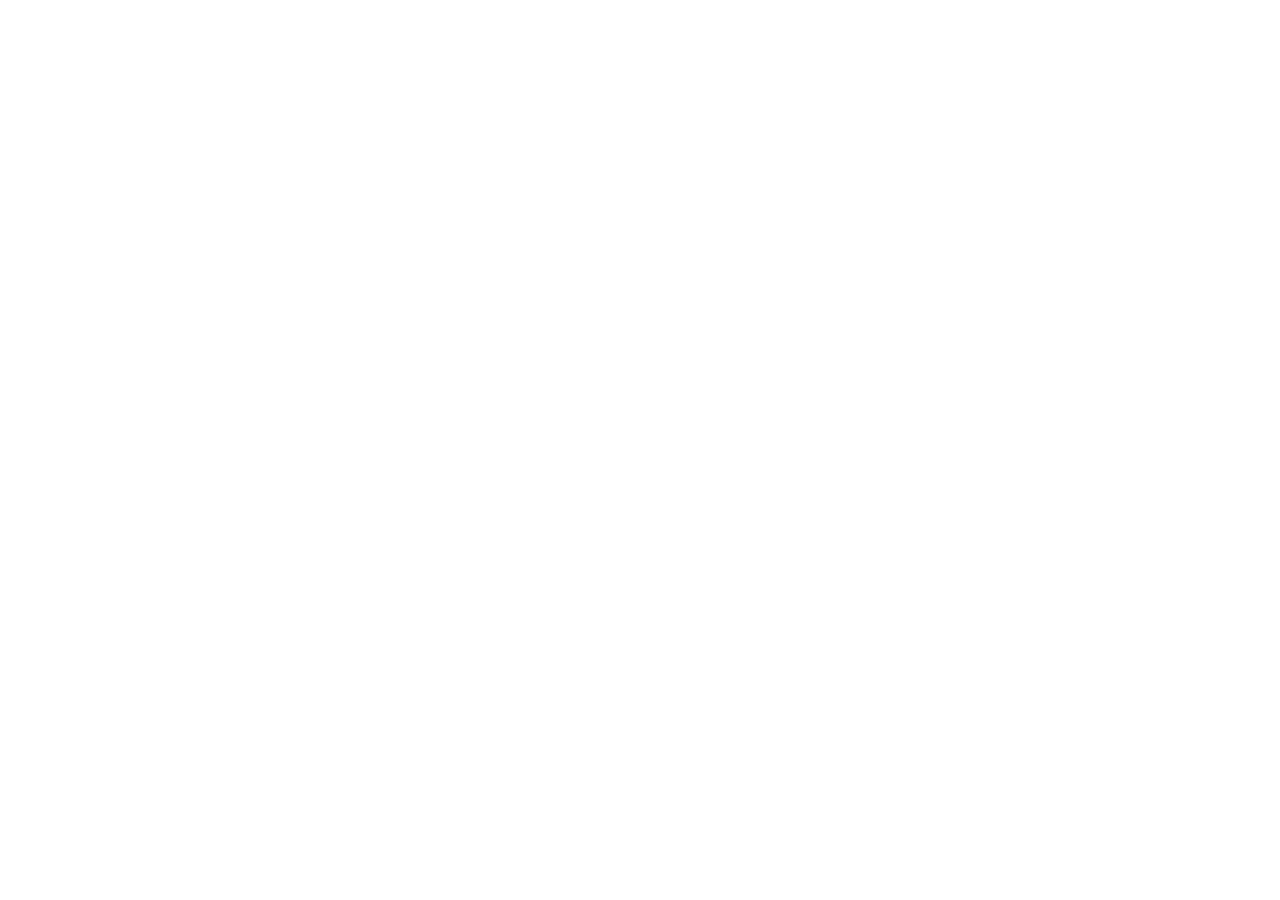
==== site/app/index.html @ 1adbe7ce "Play a sample of the selected voice from Settings A speaker button beside the voice picker asks POST" ====
<!doctype html>
<html lang="en"><head><meta charset="utf-8"><meta name="viewport" content="width=device-width, initial-scale=1"><meta name="robots" content="noindex"><title>Billy — RFP Agent</title><script>// The workspace is private. Served from the public site, this page forwards to the owner's
// private connection; browsers allow that navigation but block in-page requests to localhost.
if(!["localhost","127.0.0.1"].includes(location.hostname))location.replace("http://localhost:8081/app/"+location.search+location.hash);</script><link rel="icon" href="/icon.svg"><link rel="stylesheet" href="/app/workspace.css?v=voice-sample-1"></head>
<body>
<div class="workspace" id="workspace">
  <aside class="navigation" aria-label="Main navigation">
    <a class="brand" href="/" title="RFP Agent overview"><span class="mark">r↗</span><span class="nav-label">RFP Agent</span></a>
    <button id="collapse-nav" class="collapse" aria-label="Collapse navigation" title="Collapse navigation">☰</button>
    <nav>
      <button data-view="chats" class="selected"><span class="nav-icon" aria-hidden="true"><svg viewBox="0 0 24 24"><path d="M20 11a8 8 0 0 1-8 8H5l-4 3 2-7a8 8 0 1 1 17-4Z"/></svg></span><span class="nav-label">Chats</span></button>
      <button data-view="rfps"><span class="nav-icon" aria-hidden="true"><svg viewBox="0 0 24 24"><circle cx="10" cy="10" r="6.5"/><path d="m15 15 6 6"/></svg></span><span class="nav-label">RFPs</span></button>
      <button data-view="sources"><span class="nav-icon" aria-hidden="true"><svg viewBox="0 0 24 24"><circle cx="12" cy="12" r="9"/><path d="M3 12h18M12 3c5 5 5 13 0 18-5-5-5-13 0-18Z"/></svg></span><span class="nav-label">Sources</span></button>
      <button data-view="company"><span class="nav-icon" aria-hidden="true"><svg viewBox="0 0 24 24"><rect x="5" y="3" width="14" height="18" rx="2"/><path d="M9 7h1m4 0h1M9 11h1m4 0h1M10 21v-6h4v6"/></svg></span><span class="nav-label">Company Profile</span></button>
      <button data-view="artifacts"><span class="nav-icon" aria-hidden="true"><svg viewBox="0 0 24 24"><path d="M3 7V5a2 2 0 0 1 2-2h5l3 3h6a2 2 0 0 1 2 2v11a2 2 0 0 1-2 2H5a2 2 0 0 1-2-2Z"/><path d="M3 9h18"/></svg></span><span class="nav-label">Artifacts</span></button>
      <button data-view="settings"><span class="nav-icon" aria-hidden="true"><svg viewBox="0 0 24 24"><path d="M4 6h16M4 12h16M4 18h16"/><circle cx="8" cy="6" r="2" fill="var(--paper)"/><circle cx="16" cy="12" r="2" fill="var(--paper)"/><circle cx="10" cy="18" r="2" fill="var(--paper)"/></svg></span><span class="nav-label">Settings</span></button>
    </nav>
    <div class="nav-bottom workspace-picker">
      <button id="profile-shortcut" class="profile-completion" title="Complete your company profile" aria-label="Complete your company profile"><svg viewBox="0 0 40 40" aria-hidden="true"><circle class="profile-ring-track" cx="20" cy="20" r="17"/><circle id="profile-ring-value" cx="20" cy="20" r="17" pathLength="100" stroke-dasharray="0 100"/></svg><span id="workspace-initials" class="profile-ring-initials" aria-hidden="true">W</span><span id="profile-ring-percent" aria-hidden="true"></span><span class="profile-ring-tooltip" aria-hidden="true">Complete your company profile</span></button>
      <button id="workspace-switcher" aria-expanded="false" aria-controls="workspace-menu" title="Switch workspace"><span class="nav-label"><strong id="workspace-name">Your company</strong><small id="workspace-switcher-label">Switch workspace</small></span><span class="nav-label workspace-chevron" aria-hidden="true">⌃</span></button>
      <div id="workspace-menu" hidden><p>Your workspaces</p><div id="workspace-choices"></div><button id="add-workspace">＋ Add company</button></div>
    </div>
  </aside>
  <main class="main-workspace">
    <header class="topbar"><div class="topbar-title"><h1 id="view-title">Chats</h1><span class="count-pill" id="profile-progress" hidden>Loading details…</span><span class="count-pill" id="indexed-count" hidden>Source directory</span></div></header>
    <div id="connection-notice" class="connection-notice" hidden>Connecting to Billy’s workspace…</div>
    <section id="view-chats" class="view">
      <div id="discuss-session" hidden><div class="discuss-context-row"><strong id="discuss-context">Discuss with Billy</strong><button id="discuss-end">End</button></div><div id="discuss-scroll"><div id="discuss-messages" aria-live="polite" role="log"></div></div><form id="discuss-form"><label class="sr-only" for="discuss-input">Message Billy</label><textarea id="discuss-input" rows="2" maxlength="6000" required placeholder="Tell Billy what he should know…"></textarea><div class="discuss-send-row"><button type="button" id="discuss-mic" aria-pressed="false" disabled>Talk to Billy ♩</button><button id="discuss-send" class="primary">Send ↗</button></div></form><p id="discuss-status" role="status"></p><label class="discuss-read-aloud"><input type="checkbox" id="discuss-read-aloud"> Read Billy’s replies aloud</label><small id="discuss-voice-note"></small></div>

      <div class="chat-scroll" id="chat-scroll">
        <div class="welcome" id="welcome"><span class="eyebrow">A LITTLE HELP. A LOT MORE POSSIBILITY.</span><h1>Your next opportunity<br>starts with a conversation.</h1><p>Meet Billy. Give him a place to look, bring your past work,<br>and build your next response together.</p>
          <div class="starter-grid"><button id="start-california"><span>⌕</span><strong>Explore California</strong><small id="start-california-count">Browse California source records</small></button><button id="start-website"><span>↗</span><strong>Review my website</strong><small>Extract company information</small></button><button id="start-import"><span>＋</span><strong>Bring your experience</strong><small>Import a previous response</small></button></div>
        </div>
        <div id="conversation" class="conversation" aria-live="polite"></div>
      </div>
      <form id="chat-form" class="composer"><div id="voice-call" class="voice-call" hidden><div id="voice-call-transcript" class="voice-call-transcript" aria-live="polite"></div><div class="voice-call-row"><span id="voice-call-status" role="status"></span><button type="button" id="voice-hangup">Hang up</button></div></div><div id="chat-attachments" class="chat-attachments" aria-live="polite" hidden></div><input id="chat-files" type="file" multiple hidden><button id="chat-attach" type="button" aria-label="Attach files or images" title="Attach company files · up to 5 files, 25 MB each"><svg width="20" height="20" viewBox="0 0 24 24" fill="none" stroke="currentColor" stroke-width="1.7" aria-hidden="true"><path d="m21 11-8.5 8.5a6 6 0 0 1-8.5-8.5l9-9a4 4 0 0 1 5.7 5.7l-9 9a2 2 0 0 1-2.8-2.8l8.5-8.5"/></svg></button><button id="call-billy" type="button" aria-label="Talk to Billy" aria-pressed="false" title="Talk to Billy" disabled><svg width="20" height="20" viewBox="0 0 24 24" fill="none" stroke="currentColor" stroke-width="1.7" stroke-linecap="round" stroke-linejoin="round" aria-hidden="true"><path d="M5 4h3.5l1.7 4.2-2.2 1.6a12 12 0 0 0 6.2 6.2l1.6-2.2L20 15.5V19a1.5 1.5 0 0 1-1.6 1.5C10.6 20 4 13.4 3.5 5.6A1.5 1.5 0 0 1 5 4Z"/></svg></button><label class="sr-only" for="chat-input">Message Billy</label><textarea id="chat-input" rows="1" placeholder="Find RFPs that fit my business and help me apply…"></textarea><button type="submit" aria-label="Send message">↑</button><small id="chat-status">Billy prepares drafts. You approve before submission.</small></form>
    </section>
    <section id="view-rfps" class="view padded" hidden>
      <div id="rfp-list-page">
      <section id="autopilot-run" class="autopilot-card" aria-label="Autopilot"></section>
      <div class="view-tabs"><button id="pipeline-tab">My RFPs</button><button class="selected" id="all-rfps-tab">All opportunities</button></div>
      <div id="opportunity-feed"></div><div id="pipeline-view" hidden><div class="filters"><label class="search-box"><span>⌕</span><input id="rfp-search" placeholder="Search RFPs or agencies" aria-label="Search RFPs"></label><select id="rfp-status-filter" aria-label="Filter RFP status"><option value="">All statuses</option></select><button id="add-rfp" class="primary">＋ Add RFP</button></div><p class="muted" id="rfp-count"></p><div class="table-wrap"><table id="rfp-table"><thead><tr><th aria-sort="none"><button data-sort="title">RFP ↕</button></th><th aria-sort="none"><button data-sort="agency">Agency ↕</button></th><th aria-sort="none"><button data-sort="status">Status ↕</button></th><th aria-sort="none"><button data-sort="deadline">Due ↕</button></th><th aria-sort="none"><button data-sort="documents">Files ↕</button></th><th aria-sort="descending"><button data-sort="updated">Updated ↓</button></th></tr></thead><tbody id="rfp-rows"></tbody></table></div></div>

</div>
      <div id="rfp-detail-page" hidden>
        <button id="back-rfps" class="back-link">← All RFPs</button>
        <header class="rfp-page-heading"><div><span id="rfp-page-agency" class="eyebrow"></span><h1 id="rfp-page-title">RFP details</h1><p id="rfp-page-meta" class="muted"></p></div><div id="rfp-overall-progress"><strong id="rfp-progress-label">0% complete</strong><progress id="rfp-progress-bar" max="100" value="0">0%</progress><small id="rfp-progress-detail">Response checklist completion</small></div></header>
        <div id="rfp-autopilot-controls" class="autopilot-actions" hidden></div>
        <details id="rfp-metadata"><summary>RFP details &amp; status</summary><form id="rfp-form" class="rfp-fields"><label>RFP title<input id="rfp-title" required maxlength="300"></label><label>Agency<input id="rfp-agency" maxlength="200"></label><label>Source URL<input id="rfp-url" type="url" placeholder="https://…" maxlength="2000"></label><div class="field-pair"><label>Status<select id="rfp-status"></select></label><label>Due date<input id="rfp-deadline" type="date"></label></div><label>Notes<textarea id="rfp-notes" rows="3" maxlength="10000"></textarea></label><button class="primary" id="save-rfp">Save RFP</button><p id="rfp-save-status" role="status"></p></form>
</details>
        <nav id="rfp-work-tabs" class="rfp-work-tabs" role="tablist" aria-label="RFP workspace sections"></nav>
        <section id="rfp-work-panel" role="tabpanel" aria-label="RFP section">
          <div id="rfp-needs" class="rfp-needs"><div><span class="eyebrow">FROM BILLY</span><h2 id="rfp-needs-title">Let’s gather the originals.</h2><p id="rfp-needs-copy"></p></div><div class="rfp-discuss-actions"><button id="rfp-discuss-text">Discuss with Billy ↗</button><button id="rfp-show-notes">Section notes</button></div></div>
          <section id="rfp-discussion" class="rfp-discussion" hidden><h3>Discuss this section</h3><p class="muted">Notes and your discussion messages stay with this RFP section.</p><div id="rfp-discussion-notes"></div><form id="rfp-discussion-form"><label class="sr-only" for="rfp-discussion-input">Discussion note</label><textarea id="rfp-discussion-input" rows="3" maxlength="6000" required placeholder="Tell Billy what to consider…"></textarea><button class="primary" id="rfp-note-send">Save note</button></form></section>
          <div id="rfp-files-panel"><section id="rfp-originals" hidden><h3>Original documents</h3><p class="muted">Original documents and saved source pages stay in your private workspace. Review the text or open the original.</p><div id="rfp-documents"></div><form id="rfp-download-form" class="rfp-fields"><label>PDF source URL<input id="rfp-pdf-url" type="url" required placeholder="https://agency.gov/original.pdf"></label><button id="download-rfp-pdf">Download &amp; save original</button><small>Up to 25 MB. Extracts the first 100 pages; keeps the entire PDF.</small></form><form id="rfp-upload-form" class="rfp-fields"><label>Or upload an original PDF<input id="rfp-upload" type="file" accept="application/pdf" required></label><div class="field-pair"><label>First page<input id="rfp-first-page" type="number" min="1" value="1"></label><label>Last page<input id="rfp-last-page" type="number" min="1" placeholder="Last page"></label></div><button id="upload-rfp-pdf">Save uploaded original</button><small>Select up to 100 pages for extraction. The whole original is retained.</small></form></section></div>
          <div id="rfp-response-panel" hidden></div><div id="rfp-canvas-panel" hidden></div>
        </section>
      </div>
    </section>
    <section id="view-sources" class="view padded" hidden>
      <div id="directory-view"><p class="muted">Choose the agencies Billy should follow. Billy checks watched public listings hourly and reviews their opportunities against your company profile. Portal access issues are shown in RFPs.</p><div class="watch-summary"><strong id="watch-count">Watchlist</strong><label><input type="checkbox" id="watched-only"> Watched only</label></div><div class="filters"><label class="search-box"><span>⌕</span><input id="source-search" placeholder="Search agency or city" aria-label="Search sources"></label><details id="state-filter" class="state-filter"><summary id="state-filter-summary" aria-label="Filter by states: All states"><span id="state-filter-label">All states</span><span aria-hidden="true">⌄</span></summary><div class="state-filter-menu"><div class="state-filter-heading"><strong>Choose states</strong><button id="state-filter-clear" type="button">All states</button></div><div id="state-filter-options" class="state-filter-options" role="group" aria-label="States"></div><div class="state-filter-footer"><button id="state-filter-done" type="button">Done</button></div></div></details><button class="chip" id="filter-california">California</button></div><div class="table-wrap"><table><thead><tr><th>Agency</th><th>State</th><th>Last read</th><th><span class="sr-only">Actions</span></th><th>Watch</th></tr></thead><tbody id="source-rows"></tbody></table></div><div class="pagination"><span id="source-count"></span><div><button id="prev-page" aria-label="Previous sources">←</button><button id="next-page" aria-label="Next sources">→</button></div></div></div>
    </section>
    <section id="view-company" class="view company-view" hidden>
      <div class="company-layout"><nav id="company-sections" role="tablist" aria-label="Company profile sections" aria-orientation="vertical"></nav><div class="company-content"><section id="company-section-body" role="tabpanel" aria-label="Company details"></section><section id="company-documents" role="tabpanel" aria-label="Company documents" hidden><div class="profile-section-heading"><span class="eyebrow">KEEP THE ORIGINALS</span><h2>Documents</h2><p>Previous responses, certificates, policies, and images. Attach files in chat and Billy can use them to build your company profile.</p><button id="company-attach-files" class="primary">Attach files in chat ↗</button></div><details class="pdf-import-options"><summary>Import selected pages from a PDF</summary><form id="import-form" class="import-card"><div class="upload-symbol">↥</div><h2>Give Billy the source material.</h2><p>Save a previous response, insurance policy, or other supporting PDF.</p><label class="file-label">Choose a PDF<input type="file" id="proposal-file" accept="application/pdf" required></label><span id="file-name" class="muted">Up to 25 MB · up to 100 pages</span><div class="page-range"><label>First PDF page<input id="first-page" type="number" min="1" value="1"></label><label>Last PDF page<input id="last-page" type="number" min="1" placeholder="Last page"></label></div><button class="primary" id="import-submit">Save document ↗</button><small>Original PDF page numbers are preserved. Historical claims need confirmation.</small></form></details>
      <div id="documents"></div>
</section></div></div>
    </section>
    <section id="view-artifacts" class="view padded" hidden><div id="artifact-list"></div></section>
    <section id="view-settings" class="view padded" hidden><div class="settings-card"><h2>Working with Billy</h2><div class="setting"><div><strong>Prepare drafts in forms</strong><p>Allowed when the form workflow is connected.</p></div><span class="badge">Allowed</span></div><div class="setting"><div><strong>Submit or send</strong><p>Network writes pause for your explicit approval.</p></div><span class="badge amber">Ask first</span></div><div class="setting"><div><strong>Browser control</strong><p>Take over a session, then hand it back to Billy.</p></div><span class="badge">Shared</span></div></div><div class="settings-card"><h2>Billy’s expressions</h2><p class="muted">Billy’s animation follows his activity. Pause it beside his avatar whenever you prefer.</p><button id="preview-billy" class="primary">Preview animations</button></div><div class="settings-card"><h2>Billy’s voice</h2><p class="muted">Choose the voice Billy uses on calls. It applies to the next call in this workspace.</p><div class="setting"><div><strong>Voice</strong><p id="voice-setting-note">Loading voices…</p></div><label class="sr-only" for="voice-select">Billy’s voice</label><div class="voice-picker"><select id="voice-select" disabled><option value="">Server default</option></select><button type="button" id="voice-sample" aria-label="Play a sample of this voice" title="Play a sample" disabled><svg width="18" height="18" viewBox="0 0 24 24" fill="none" stroke="currentColor" stroke-width="1.8" stroke-linecap="round" stroke-linejoin="round" aria-hidden="true"><path d="M4 9v6h4l5 4V5L8 9H4Z"/><path d="M16 9a4 4 0 0 1 0 6"/><path d="M18.5 6.5a7.5 7.5 0 0 1 0 11"/></svg></button></div></div></div><div class="settings-card"><h2>Connections</h2><div class="setting"><div><strong>Workspace</strong><p id="environment-setting">Connecting…</p></div><span id="backend-status" class="badge">Checking</span></div><div class="setting"><div><strong>Model provider</strong><p>Open-ended reasoning and proposal drafting need a model connection. Source lookup, browser inspection and PDF extraction work independently.</p></div><span class="badge amber">Not connected</span></div></div></section>
  </main>
  <aside class="billy-panel" aria-label="Billy’s activity and browser">
    <div class="billy-profile" data-state="idle"><div class="billy-avatar"><img id="billy-idle-desk" class="idle-desk" src="/assets/billy/empty-desk.png" alt="Billy’s empty desk and chair" fetchpriority="high"><img id="billy-snooze" class="sleeping-billy" src="/assets/billy/idle.jpg" alt="Billy snoozing with his eyes closed" hidden><span class="billy-message-bubble" aria-hidden="true"><i></i><i></i><i></i></span><span class="sleep-marks" aria-hidden="true"><i>z</i><i>z</i><i>Z</i></span><video id="billy-video" hidden preload="none" muted loop playsinline aria-label="Billy: idle"></video></div><button id="billy-motion" hidden class="motion-button" aria-label="Play Billy animation">▷</button><h2>Billy</h2><span id="billy-state-label" class="billy-state-label">Idle</span><p><span id="status-dot" class="status-dot"></span><span id="billy-status" role="status">Connecting…</span></p></div>
    <div class="billy-tabs" role="tablist" aria-label="Billy panel"><button role="tab" hidden aria-selected="false" data-panel="discuss" aria-controls="panel-discuss">Discussing</button><button role="tab" aria-selected="true" data-panel="work" aria-controls="panel-work">Activity</button><button role="tab" aria-selected="false" data-panel="decisions">Decisions <span id="decision-count"></span></button></div>
    <div id="panel-discuss" class="panel-content" role="tabpanel" aria-label="Discussing" hidden>
      <div class="agenda-heading"><h3>To talk through</h3></div><div id="discussion-agenda"><p class="muted">Loading open questions…</p></div>
      <div id="discuss-empty" hidden></div>
      <div id="discuss-insights" hidden><p class="discuss-topic" id="discuss-sidebar-context"></p><button id="discuss-return" class="discuss-example">Return to conversation ↗</button></div>
    </div>
    <div id="panel-work" class="panel-content"><section id="document-review" hidden></section><div id="activity-browser"><div class="panel-heading"><h3>Billy’s browser</h3><span id="vm-label">Workspace</span></div><button id="expand-browser" class="browser-preview" aria-label="Expand Billy’s browser"><div class="mini-toolbar"><i></i><i></i><i></i><span id="mini-url">A fresh page, ready for work</span><b>⤢</b></div><div class="browser-screen"><img id="browser-thumbnail" alt="Current page in Billy’s browser" hidden><div id="browser-empty"><span>⌕</span><strong>Where should we look?</strong><small>Pick a source and follow along.</small></div></div></button><div class="browser-caption"><span id="browser-caption">A real, shared browser session</span><button id="take-control-small" disabled>Take control ↗</button></div></div><div class="panel-heading activity-heading"><h3>To-do list</h3><span id="company-task-count"></span></div><div id="company-tasks"></div><div class="panel-heading activity-heading"><h3>Activity</h3><span>Saved as it happens</span></div><ol id="activity-log" class="activity-log"></ol></div>
    <div id="panel-decisions" class="panel-content" hidden><h3>Needs your review</h3><div id="pending-decisions"></div><h3 class="history-heading">Approval history</h3><div id="approval-history"></div></div>
    <div class="billy-footer"><span>✓</span> Billy prepares. You make the call.</div>
  </aside>
</div>
<dialog id="browser-dialog" class="browser-dialog"><header><div><strong>Billy’s browser</strong><span id="browser-owner">Billy is in control</span></div><button id="close-browser" aria-label="Close expanded browser">✕</button></header><div class="browser-controls"><button id="browser-back" aria-label="Browser back">←</button><button id="browser-reload" aria-label="Reload browser">↻</button><span id="browser-address">No page open</span><button id="take-control">Take control</button></div><div class="remote-screen" id="remote-screen" tabindex="0" aria-label="Remote browser. Take control to click and type."><img id="browser-full" alt="Interactive view of Billy’s browser"><p id="full-empty">Choose a source to open Billy’s browser.</p></div><div class="interaction-bar"><input id="browser-text" placeholder="Take control, click a field, then type here" aria-label="Text to type into focused browser field"><button id="send-browser-text">Type text</button><button id="browser-enter">Enter ↵</button><button id="browser-scroll-up" aria-label="Scroll browser up">↑</button><button id="browser-scroll-down" aria-label="Scroll browser down">↓</button></div><p class="browser-note" id="browser-note">You can watch Billy here. Take control to interact with this session.</p><div id="dialog-approval"></div></dialog>
<dialog id="document-dialog" class="document-dialog"><header><h2 id="document-title">Imported response</h2><button id="close-document" aria-label="Close document">✕</button></header><div id="document-pages"></div></dialog>

<dialog id="billy-preview-dialog" class="document-dialog billy-preview-dialog"><header><h2>Billy’s expressions</h2><button id="close-billy-preview" aria-label="Close animation preview">✕</button></header><div class="billy-preview-content"><p class="muted">Animation preview. Billy’s live activity stays unchanged.</p><div class="motion-choices" aria-label="Choose an animation"><button data-motion-preview="snoozing" aria-pressed="true">Snoozing</button><button data-motion-preview="idle" aria-pressed="false">Idle</button><button data-motion-preview="researching" aria-pressed="false">Researching</button><button data-motion-preview="reading" aria-pressed="false">Reading</button><button data-motion-preview="voice" aria-pressed="false">On the phone</button><button data-motion-preview="discussing" aria-pressed="false">Discussing</button><button data-motion-preview="waiting" aria-pressed="false">Needs you</button></div><div id="billy-preview-stage"><img id="billy-preview-idle-desk" class="idle-desk" src="/assets/billy/empty-desk.png" alt="Billy’s empty desk and chair" hidden><img id="billy-preview-snooze" class="sleeping-billy" src="/assets/billy/idle.jpg" alt="Billy snoozing with his eyes closed" hidden><span class="billy-message-bubble" aria-hidden="true"><i></i><i></i><i></i></span><span class="sleep-marks" aria-hidden="true"><i>z</i><i>z</i><i>Z</i></span><video id="billy-preview-video" muted loop playsinline controls aria-label="Billy animation preview"></video></div><button id="snooze-preview-motion" class="snooze-preview-motion" aria-pressed="true" hidden>Pause breathing</button><p id="billy-preview-description"></p></div></dialog>
<dialog id="profile-dialog" class="document-dialog profile-dialog"><header><div><span class="eyebrow">EVIDENCE &amp; FOLLOW-UPS</span><h2 id="profile-dialog-title">Company detail</h2></div><button id="close-profile-dialog" aria-label="Close evidence and follow-ups">✕</button></header><div class="profile-dialog-body"><div id="profile-discussion" aria-live="polite"></div><div id="profile-followups"></div><details class="profile-evidence"><summary>Link a supporting document</summary><p class="muted">Review the original and record what its page supports. Linking a document does not independently verify coverage or compliance.</p><form id="profile-evidence-form" class="rfp-fields"><label>Saved document<select id="profile-evidence-document" required></select></label><label>Page or text excerpt<input id="profile-evidence-page" type="number" min="1" value="1" required></label><label>Detail supported by this source<textarea id="profile-evidence-value" rows="3" maxlength="6000" required></textarea></label><button id="profile-evidence-save" class="primary">Save detail &amp; source</button></form><button id="profile-add-document">＋ Add a document first</button></details></div></dialog>
<dialog id="new-workspace-dialog" class="new-workspace-dialog"><form id="new-workspace-form"><h2>Add a company</h2><p>Give Billy a new workspace. Its profile, chats, watched sources and responses stay separate.</p><label for="new-workspace-name">Company name</label><input id="new-workspace-name" maxlength="100" required autocomplete="organization" placeholder="e.g. Acme Environmental"><div><button type="button" id="cancel-workspace">Cancel</button><button id="create-workspace" class="primary">Create workspace ↗</button></div></form></dialog>
<dialog id="response-review-dialog" class="document-dialog response-review-dialog"><header><h2>Review and submit</h2><button id="response-review-close" aria-label="Close response review">✕</button></header><div id="response-review-content"></div></dialog>
<div id="voice-overlay" class="voice-overlay" hidden data-state="listening"><div class="voice-card" role="dialog" aria-label="Voice call with Billy"><div class="voice-card-head"><img src="/assets/billy/voice-conversation.jpg" alt=""><div><strong>Billy</strong><span id="voice-overlay-status">Listening.</span></div></div><canvas id="voice-wave" width="480" height="96" aria-hidden="true"></canvas><div class="voice-card-foot"><small>Speak naturally. Interrupt any time. The chat keeps updating behind this call.</small><button type="button" id="voice-overlay-hangup">Hang up</button></div></div></div>
<div id="toast" role="status" hidden></div>
<script type="module" src="/app/workspace.js?v=voice-sample-1"></script>
</body></html>
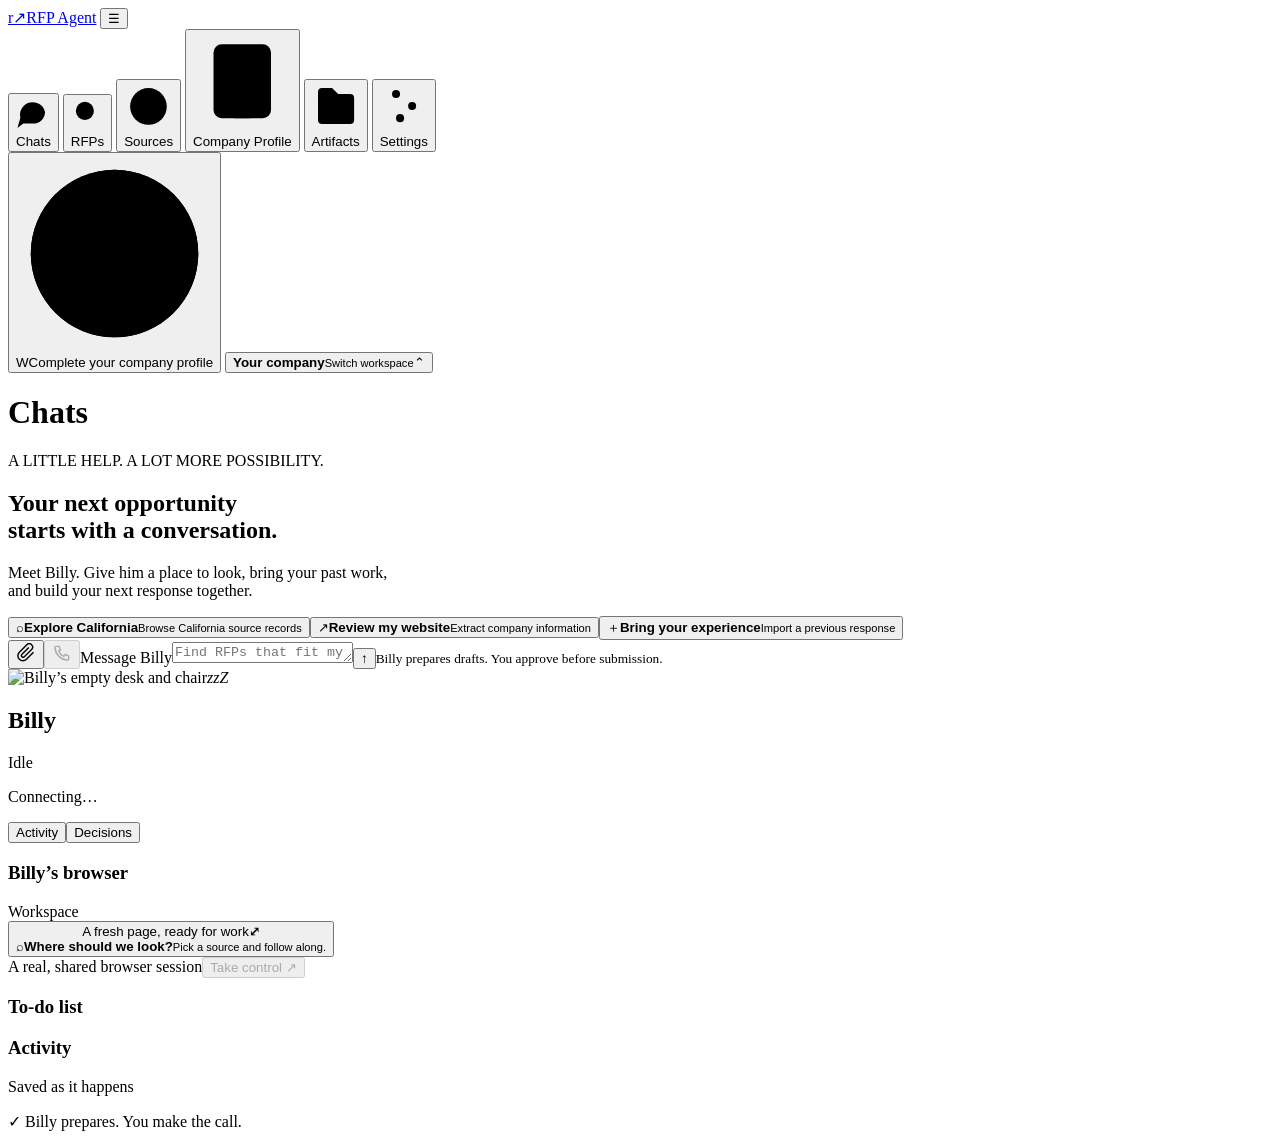
==== commit bf365fdc: "Forward to the tunnel only from the public static site Reached peer-to-peer over NetBird at the back" ====
--- a/site/app/index.html
+++ b/site/app/index.html
@@ -1,7 +1,8 @@
 <!doctype html>
-<html lang="en"><head><meta charset="utf-8"><meta name="viewport" content="width=device-width, initial-scale=1"><meta name="robots" content="noindex"><title>Billy — RFP Agent</title><script>// The workspace is private. Served from the public site, this page forwards to the owner's
-// private connection; browsers allow that navigation but block in-page requests to localhost.
-if(!["localhost","127.0.0.1"].includes(location.hostname))location.replace("http://localhost:8081/app/"+location.search+location.hash);</script><link rel="icon" href="/icon.svg"><link rel="stylesheet" href="/app/workspace.css?v=voice-sample-1"></head>
+<html lang="en"><head><meta charset="utf-8"><meta name="viewport" content="width=device-width, initial-scale=1"><meta name="robots" content="noindex"><title>Billy — RFP Agent</title><script>// The workspace is private. Served from the public http site (port 80), this page forwards to the
+// owner's private connection; reached over NetBird, peer-to-peer or through the authenticated
+// proxy, it runs in place.
+if(!["localhost","127.0.0.1"].includes(location.hostname)&&location.protocol==="http:"&&["","80"].includes(location.port))location.replace("http://localhost:8081/app/"+location.search+location.hash);</script><link rel="icon" href="/icon.svg"><link rel="stylesheet" href="/app/workspace.css?v=voice-sample-1"></head>
 <body>
 <div class="workspace" id="workspace">
   <aside class="navigation" aria-label="Main navigation">
@@ -66,7 +67,7 @@
 </section></div></div>
     </section>
     <section id="view-artifacts" class="view padded" hidden><div id="artifact-list"></div></section>
-    <section id="view-settings" class="view padded" hidden><div class="settings-card"><h2>Working with Billy</h2><div class="setting"><div><strong>Prepare drafts in forms</strong><p>Allowed when the form workflow is connected.</p></div><span class="badge">Allowed</span></div><div class="setting"><div><strong>Submit or send</strong><p>Network writes pause for your explicit approval.</p></div><span class="badge amber">Ask first</span></div><div class="setting"><div><strong>Browser control</strong><p>Take over a session, then hand it back to Billy.</p></div><span class="badge">Shared</span></div></div><div class="settings-card"><h2>Billy’s expressions</h2><p class="muted">Billy’s animation follows his activity. Pause it beside his avatar whenever you prefer.</p><button id="preview-billy" class="primary">Preview animations</button></div><div class="settings-card"><h2>Billy’s voice</h2><p class="muted">Choose the voice Billy uses on calls. It applies to the next call in this workspace.</p><div class="setting"><div><strong>Voice</strong><p id="voice-setting-note">Loading voices…</p></div><label class="sr-only" for="voice-select">Billy’s voice</label><div class="voice-picker"><select id="voice-select" disabled><option value="">Server default</option></select><button type="button" id="voice-sample" aria-label="Play a sample of this voice" title="Play a sample" disabled><svg width="18" height="18" viewBox="0 0 24 24" fill="none" stroke="currentColor" stroke-width="1.8" stroke-linecap="round" stroke-linejoin="round" aria-hidden="true"><path d="M4 9v6h4l5 4V5L8 9H4Z"/><path d="M16 9a4 4 0 0 1 0 6"/><path d="M18.5 6.5a7.5 7.5 0 0 1 0 11"/></svg></button></div></div></div><div class="settings-card"><h2>Connections</h2><div class="setting"><div><strong>Workspace</strong><p id="environment-setting">Connecting…</p></div><span id="backend-status" class="badge">Checking</span></div><div class="setting"><div><strong>Model provider</strong><p>Open-ended reasoning and proposal drafting need a model connection. Source lookup, browser inspection and PDF extraction work independently.</p></div><span class="badge amber">Not connected</span></div></div></section>
+    <section id="view-settings" class="view padded" hidden><div class="settings-card"><h2>Working with Billy</h2><div class="setting"><div><strong>Prepare drafts in forms</strong><p>Allowed when the form workflow is connected.</p></div><span class="badge">Allowed</span></div><div class="setting"><div><strong>Submit or send</strong><p>Network writes pause for your explicit approval.</p></div><span class="badge amber">Ask first</span></div><div class="setting"><div><strong>Browser control</strong><p>Take over a session, then hand it back to Billy.</p></div><span class="badge">Shared</span></div></div><div class="settings-card"><h2>Billy’s expressions</h2><p class="muted">Billy’s animation follows his activity. Pause it beside his avatar whenever you prefer.</p><button id="preview-billy" class="primary">Preview animations</button></div><div class="settings-card"><h2>Billy’s voice</h2><p class="muted">Choose the voice Billy uses on calls. It applies to the next call in this workspace.</p><div class="setting"><div><strong>Voice</strong><p id="voice-setting-note">Loading voices…</p></div><label class="sr-only" for="voice-select">Billy’s voice</label><div class="voice-picker"><select id="voice-select" disabled><option value="">Default (Achird)</option></select><button type="button" id="voice-sample" aria-label="Play a sample of this voice" title="Play a sample" disabled><svg width="18" height="18" viewBox="0 0 24 24" fill="none" stroke="currentColor" stroke-width="1.8" stroke-linecap="round" stroke-linejoin="round" aria-hidden="true"><path d="M4 9v6h4l5 4V5L8 9H4Z"/><path d="M16 9a4 4 0 0 1 0 6"/><path d="M18.5 6.5a7.5 7.5 0 0 1 0 11"/></svg></button></div></div></div><div class="settings-card"><h2>Connections</h2><div class="setting"><div><strong>Workspace</strong><p id="environment-setting">Connecting…</p></div><span id="backend-status" class="badge">Checking</span></div><div class="setting"><div><strong>Model provider</strong><p>Open-ended reasoning and proposal drafting need a model connection. Source lookup, browser inspection and PDF extraction work independently.</p></div><span class="badge amber">Not connected</span></div></div></section>
   </main>
   <aside class="billy-panel" aria-label="Billy’s activity and browser">
     <div class="billy-profile" data-state="idle"><div class="billy-avatar"><img id="billy-idle-desk" class="idle-desk" src="/assets/billy/empty-desk.png" alt="Billy’s empty desk and chair" fetchpriority="high"><img id="billy-snooze" class="sleeping-billy" src="/assets/billy/idle.jpg" alt="Billy snoozing with his eyes closed" hidden><span class="billy-message-bubble" aria-hidden="true"><i></i><i></i><i></i></span><span class="sleep-marks" aria-hidden="true"><i>z</i><i>z</i><i>Z</i></span><video id="billy-video" hidden preload="none" muted loop playsinline aria-label="Billy: idle"></video></div><button id="billy-motion" hidden class="motion-button" aria-label="Play Billy animation">▷</button><h2>Billy</h2><span id="billy-state-label" class="billy-state-label">Idle</span><p><span id="status-dot" class="status-dot"></span><span id="billy-status" role="status">Connecting…</span></p></div>
@@ -90,5 +91,5 @@
 <dialog id="response-review-dialog" class="document-dialog response-review-dialog"><header><h2>Review and submit</h2><button id="response-review-close" aria-label="Close response review">✕</button></header><div id="response-review-content"></div></dialog>
 <div id="voice-overlay" class="voice-overlay" hidden data-state="listening"><div class="voice-card" role="dialog" aria-label="Voice call with Billy"><div class="voice-card-head"><img src="/assets/billy/voice-conversation.jpg" alt=""><div><strong>Billy</strong><span id="voice-overlay-status">Listening.</span></div></div><canvas id="voice-wave" width="480" height="96" aria-hidden="true"></canvas><div class="voice-card-foot"><small>Speak naturally. Interrupt any time. The chat keeps updating behind this call.</small><button type="button" id="voice-overlay-hangup">Hang up</button></div></div></div>
 <div id="toast" role="status" hidden></div>
-<script type="module" src="/app/workspace.js?v=voice-sample-1"></script>
+<script type="module" src="/app/workspace.js?v=call-brief-1"></script>
 </body></html>
